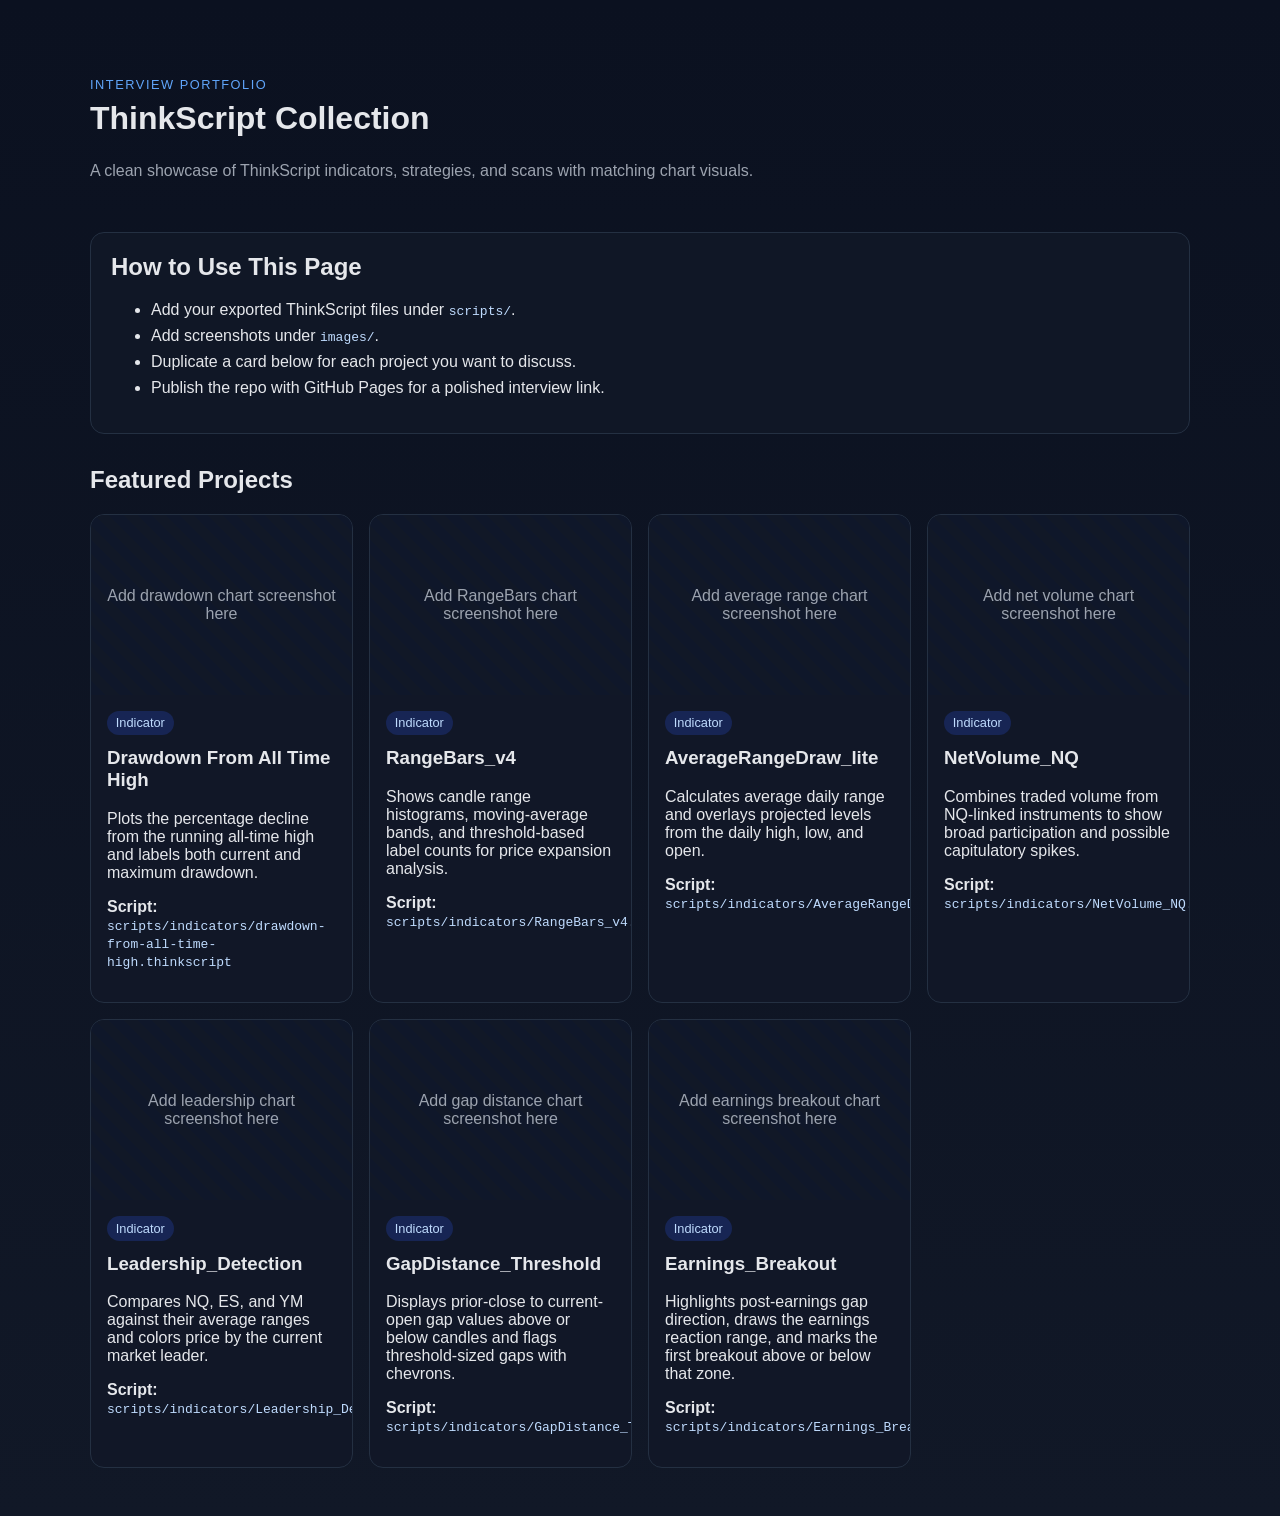
==== index.html @ a381e0d4 "modified:   README.md 	new file:   index.html 	new file:   scripts/indicators/.gitkeep 	new file:   " ====
<!DOCTYPE html>
<html lang="en">
<head>
  <meta charset="UTF-8" />
  <meta name="viewport" content="width=device-width, initial-scale=1.0" />
  <title>ThinkScript Portfolio</title>
  <link rel="stylesheet" href="styles.css" />
</head>
<body>
  <header class="hero">
    <div class="container">
      <p class="eyebrow">Interview Portfolio</p>
      <h1>ThinkScript Collection</h1>
      <p class="lead">
        A clean showcase of ThinkScript indicators, strategies, and scans with matching chart visuals.
      </p>
    </div>
  </header>

  <main class="container">
    <section class="panel">
      <h2>How to Use This Page</h2>
      <ul>
        <li>Add your exported ThinkScript files under <code>scripts/</code>.</li>
        <li>Add screenshots under <code>images/</code>.</li>
        <li>Duplicate a card below for each project you want to discuss.</li>
        <li>Publish the repo with GitHub Pages for a polished interview link.</li>
      </ul>
    </section>

    <section>
      <h2>Featured Projects</h2>
      <div class="grid">
        <article class="card">
          <div class="image-placeholder">Add drawdown chart screenshot here</div>
          <div class="card-body">
            <span class="tag">Indicator</span>
            <h3>Drawdown From All Time High</h3>
            <p>Plots the percentage decline from the running all-time high and labels both current and maximum drawdown.</p>
            <p><strong>Script:</strong> <code>scripts/indicators/drawdown-from-all-time-high.thinkscript</code></p>
          </div>
        </article>

        <article class="card">
          <div class="image-placeholder">Add RangeBars chart screenshot here</div>
          <div class="card-body">
            <span class="tag">Indicator</span>
            <h3>RangeBars_v4</h3>
            <p>Shows candle range histograms, moving-average bands, and threshold-based label counts for price expansion analysis.</p>
            <p><strong>Script:</strong> <code>scripts/indicators/RangeBars_v4.thinkscript</code></p>
          </div>
        </article>

        <article class="card">
          <div class="image-placeholder">Add average range chart screenshot here</div>
          <div class="card-body">
            <span class="tag">Indicator</span>
            <h3>AverageRangeDraw_lite</h3>
            <p>Calculates average daily range and overlays projected levels from the daily high, low, and open.</p>
            <p><strong>Script:</strong> <code>scripts/indicators/AverageRangeDraw_lite.thinkscript</code></p>
          </div>
        </article>

        <article class="card">
          <div class="image-placeholder">Add net volume chart screenshot here</div>
          <div class="card-body">
            <span class="tag">Indicator</span>
            <h3>NetVolume_NQ</h3>
            <p>Combines traded volume from NQ-linked instruments to show broad participation and possible capitulatory spikes.</p>
            <p><strong>Script:</strong> <code>scripts/indicators/NetVolume_NQ.thinkscript</code></p>
          </div>
        </article>

        <article class="card">
          <div class="image-placeholder">Add leadership chart screenshot here</div>
          <div class="card-body">
            <span class="tag">Indicator</span>
            <h3>Leadership_Detection</h3>
            <p>Compares NQ, ES, and YM against their average ranges and colors price by the current market leader.</p>
            <p><strong>Script:</strong> <code>scripts/indicators/Leadership_Detection.thinkscript</code></p>
          </div>
        </article>

        <article class="card">
          <div class="image-placeholder">Add gap distance chart screenshot here</div>
          <div class="card-body">
            <span class="tag">Indicator</span>
            <h3>GapDistance_Threshold</h3>
            <p>Displays prior-close to current-open gap values above or below candles and flags threshold-sized gaps with chevrons.</p>
            <p><strong>Script:</strong> <code>scripts/indicators/GapDistance_Threshold.thinkscript</code></p>
          </div>
        </article>

        <article class="card">
          <div class="image-placeholder">Add earnings breakout chart screenshot here</div>
          <div class="card-body">
            <span class="tag">Indicator</span>
            <h3>Earnings_Breakout</h3>
            <p>Highlights post-earnings gap direction, draws the earnings reaction range, and marks the first breakout above or below that zone.</p>
            <p><strong>Script:</strong> <code>scripts/indicators/Earnings_Breakout.thinkscript</code></p>
          </div>
        </article>
      </div>
    </section>
  </main>
</body>
</html>
---- styles.css ----
:root {
  --bg: #0b1120;
  --panel: #111827;
  --panel-border: #243042;
  --text: #e5e7eb;
  --muted: #9ca3af;
  --accent: #60a5fa;
  --tag-bg: #172554;
}

* {
  box-sizing: border-box;
}

body {
  margin: 0;
  font-family: Arial, Helvetica, sans-serif;
  background: linear-gradient(180deg, #0b1120 0%, #111827 100%);
  color: var(--text);
}

.container {
  width: min(1100px, calc(100% - 2rem));
  margin: 0 auto;
}

.hero {
  padding: 4rem 0 2rem;
}

.eyebrow {
  text-transform: uppercase;
  letter-spacing: 0.12em;
  color: var(--accent);
  font-size: 0.8rem;
  margin-bottom: 0.5rem;
}

h1,
h2,
h3 {
  margin-top: 0;
}

.lead {
  color: var(--muted);
  max-width: 700px;
  line-height: 1.6;
}

.panel {
  background: rgba(17, 24, 39, 0.9);
  border: 1px solid var(--panel-border);
  border-radius: 14px;
  padding: 1.25rem;
  margin-bottom: 2rem;
}

.grid {
  display: grid;
  grid-template-columns: repeat(auto-fit, minmax(260px, 1fr));
  gap: 1rem;
  margin-bottom: 3rem;
}

.card {
  background: rgba(17, 24, 39, 0.95);
  border: 1px solid var(--panel-border);
  border-radius: 14px;
  overflow: hidden;
}

.image-placeholder {
  min-height: 180px;
  display: grid;
  place-items: center;
  padding: 1rem;
  text-align: center;
  color: var(--muted);
  background: repeating-linear-gradient(
    45deg,
    #0f172a,
    #0f172a 10px,
    #111827 10px,
    #111827 20px
  );
}

.card-body {
  padding: 1rem;
}

.tag {
  display: inline-block;
  padding: 0.3rem 0.55rem;
  border-radius: 999px;
  background: var(--tag-bg);
  color: #bfdbfe;
  font-size: 0.8rem;
  margin-bottom: 0.75rem;
}

code {
  color: #bfdbfe;
}

li {
  margin-bottom: 0.5rem;
}
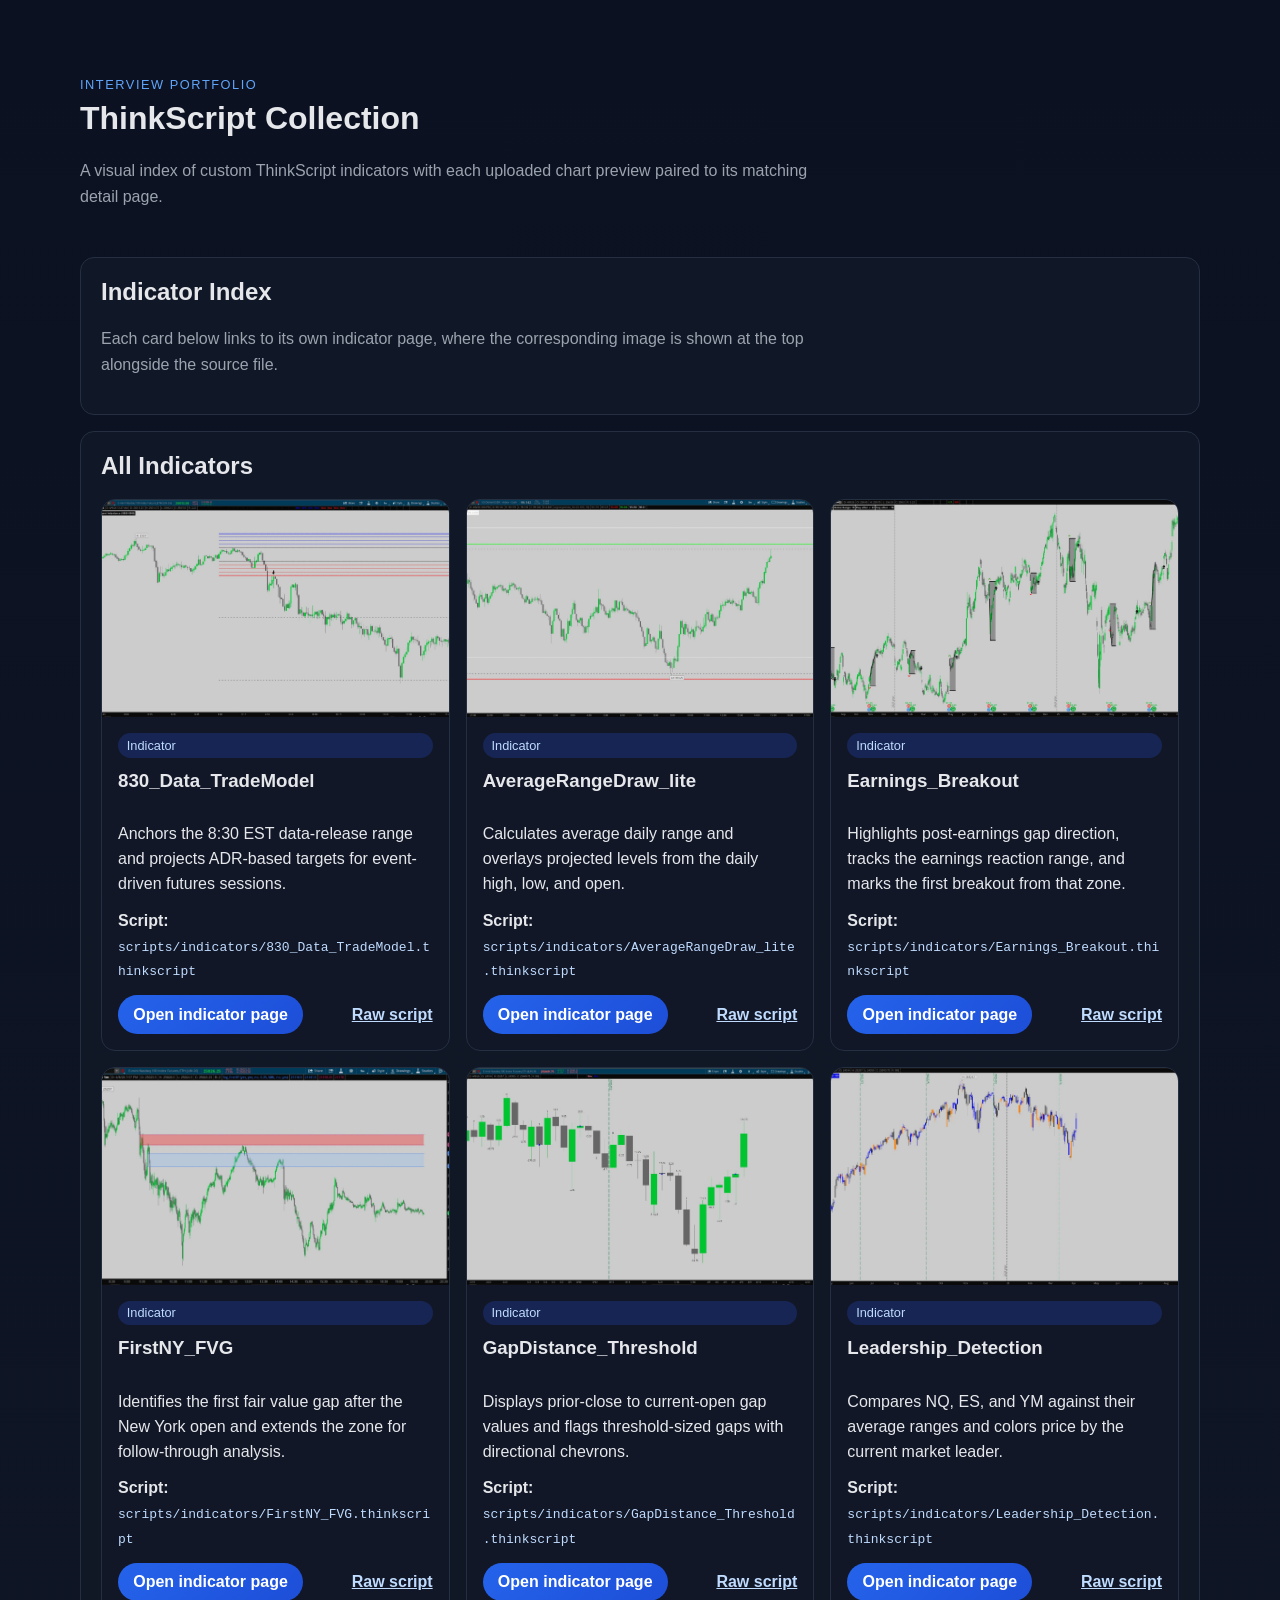
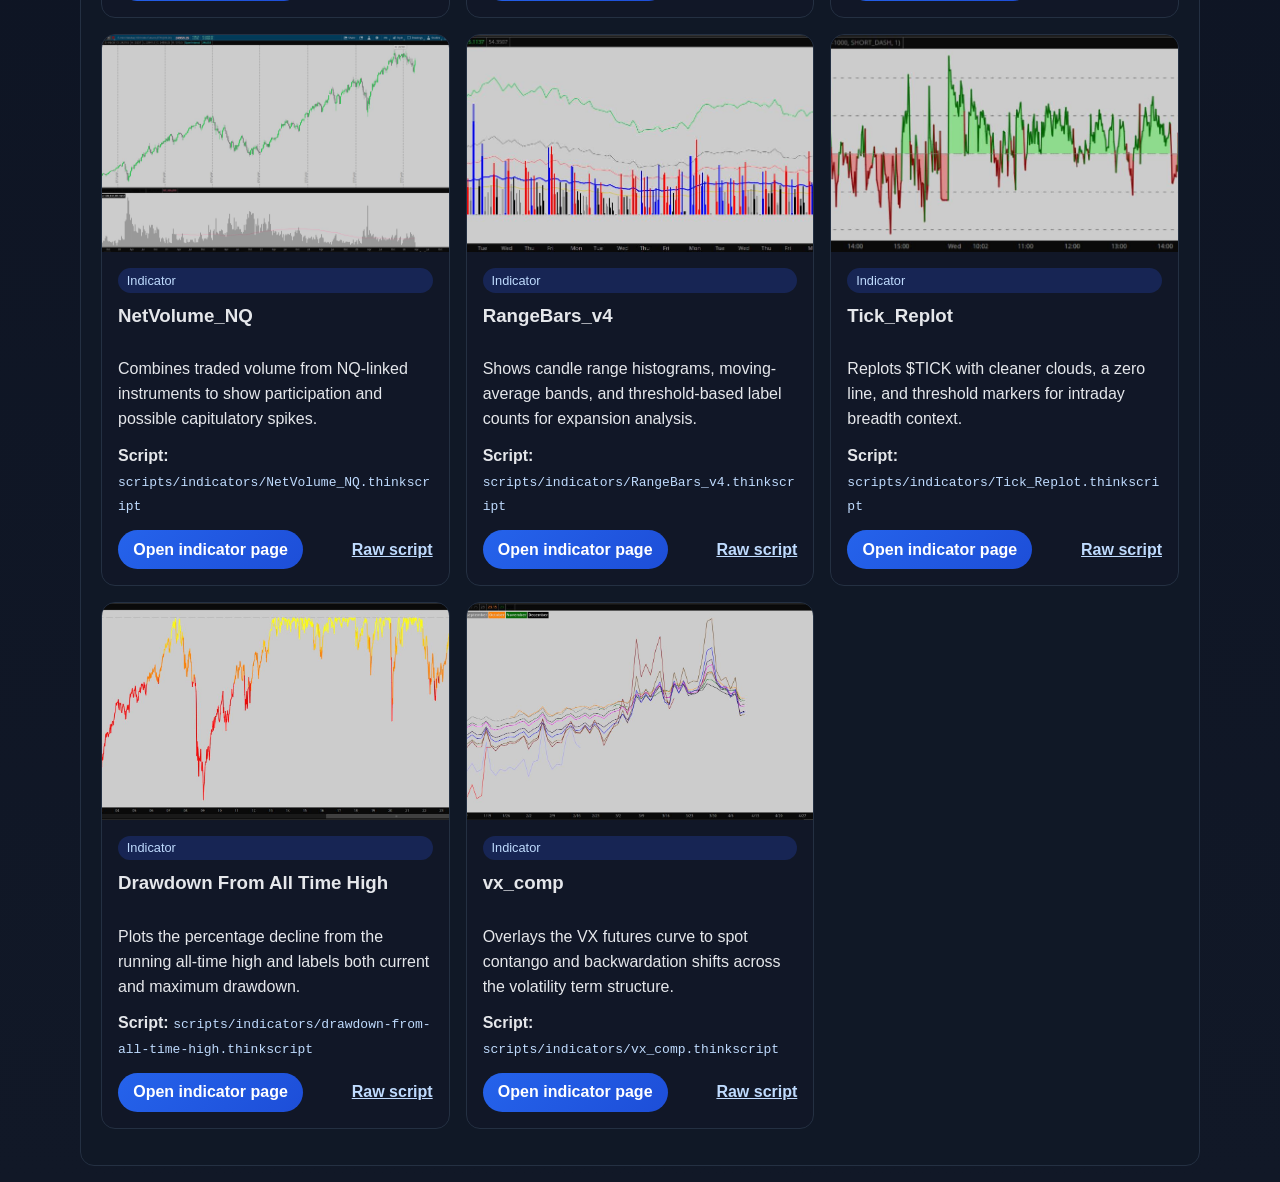
==== commit 67b137f1: "modified:   README.md 	modified:   index.html 	new file:   indicator.html 	new file:   scripts/site." ====
--- a/index.html
+++ b/index.html
@@ -12,96 +12,25 @@
       <p class="eyebrow">Interview Portfolio</p>
       <h1>ThinkScript Collection</h1>
       <p class="lead">
-        A clean showcase of ThinkScript indicators, strategies, and scans with matching chart visuals.
+        A visual index of custom ThinkScript indicators with each uploaded chart preview paired to its matching detail page.
       </p>
     </div>
   </header>
 
   <main class="container">
     <section class="panel">
-      <h2>How to Use This Page</h2>
-      <ul>
-        <li>Add your exported ThinkScript files under <code>scripts/</code>.</li>
-        <li>Add screenshots under <code>images/</code>.</li>
-        <li>Duplicate a card below for each project you want to discuss.</li>
-        <li>Publish the repo with GitHub Pages for a polished interview link.</li>
-      </ul>
+      <h2>Indicator Index</h2>
+      <p class="section-copy">
+        Each card below links to its own indicator page, where the corresponding image is shown at the top alongside the source file.
+      </p>
     </section>
 
-    <section>
-      <h2>Featured Projects</h2>
-      <div class="grid">
-        <article class="card">
-          <div class="image-placeholder">Add drawdown chart screenshot here</div>
-          <div class="card-body">
-            <span class="tag">Indicator</span>
-            <h3>Drawdown From All Time High</h3>
-            <p>Plots the percentage decline from the running all-time high and labels both current and maximum drawdown.</p>
-            <p><strong>Script:</strong> <code>scripts/indicators/drawdown-from-all-time-high.thinkscript</code></p>
-          </div>
-        </article>
-
-        <article class="card">
-          <div class="image-placeholder">Add RangeBars chart screenshot here</div>
-          <div class="card-body">
-            <span class="tag">Indicator</span>
-            <h3>RangeBars_v4</h3>
-            <p>Shows candle range histograms, moving-average bands, and threshold-based label counts for price expansion analysis.</p>
-            <p><strong>Script:</strong> <code>scripts/indicators/RangeBars_v4.thinkscript</code></p>
-          </div>
-        </article>
-
-        <article class="card">
-          <div class="image-placeholder">Add average range chart screenshot here</div>
-          <div class="card-body">
-            <span class="tag">Indicator</span>
-            <h3>AverageRangeDraw_lite</h3>
-            <p>Calculates average daily range and overlays projected levels from the daily high, low, and open.</p>
-            <p><strong>Script:</strong> <code>scripts/indicators/AverageRangeDraw_lite.thinkscript</code></p>
-          </div>
-        </article>
-
-        <article class="card">
-          <div class="image-placeholder">Add net volume chart screenshot here</div>
-          <div class="card-body">
-            <span class="tag">Indicator</span>
-            <h3>NetVolume_NQ</h3>
-            <p>Combines traded volume from NQ-linked instruments to show broad participation and possible capitulatory spikes.</p>
-            <p><strong>Script:</strong> <code>scripts/indicators/NetVolume_NQ.thinkscript</code></p>
-          </div>
-        </article>
-
-        <article class="card">
-          <div class="image-placeholder">Add leadership chart screenshot here</div>
-          <div class="card-body">
-            <span class="tag">Indicator</span>
-            <h3>Leadership_Detection</h3>
-            <p>Compares NQ, ES, and YM against their average ranges and colors price by the current market leader.</p>
-            <p><strong>Script:</strong> <code>scripts/indicators/Leadership_Detection.thinkscript</code></p>
-          </div>
-        </article>
-
-        <article class="card">
-          <div class="image-placeholder">Add gap distance chart screenshot here</div>
-          <div class="card-body">
-            <span class="tag">Indicator</span>
-            <h3>GapDistance_Threshold</h3>
-            <p>Displays prior-close to current-open gap values above or below candles and flags threshold-sized gaps with chevrons.</p>
-            <p><strong>Script:</strong> <code>scripts/indicators/GapDistance_Threshold.thinkscript</code></p>
-          </div>
-        </article>
-
-        <article class="card">
-          <div class="image-placeholder">Add earnings breakout chart screenshot here</div>
-          <div class="card-body">
-            <span class="tag">Indicator</span>
-            <h3>Earnings_Breakout</h3>
-            <p>Highlights post-earnings gap direction, draws the earnings reaction range, and marks the first breakout above or below that zone.</p>
-            <p><strong>Script:</strong> <code>scripts/indicators/Earnings_Breakout.thinkscript</code></p>
-          </div>
-        </article>
-      </div>
+    <section class="panel">
+      <h2>All Indicators</h2>
+      <div id="indicator-grid" class="grid"></div>
     </section>
   </main>
+
+  <script src="scripts/site.js"></script>
 </body>
 </html>
--- a/styles.css
+++ b/styles.css
@@ -1,10 +1,12 @@
 :root {
   --bg: #0b1120;
+  --bg-soft: #0f172a;
   --panel: #111827;
   --panel-border: #243042;
   --text: #e5e7eb;
   --muted: #9ca3af;
   --accent: #60a5fa;
+  --accent-strong: #bfdbfe;
   --tag-bg: #172554;
 }
 
@@ -19,13 +21,21 @@
   color: var(--text);
 }
 
+img {
+  max-width: 100%;
+}
+
 .container {
-  width: min(1100px, calc(100% - 2rem));
+  width: min(1120px, calc(100% - 2rem));
   margin: 0 auto;
 }
 
 .hero {
   padding: 4rem 0 2rem;
+}
+
+.hero-compact {
+  padding-top: 2rem;
 }
 
 .eyebrow {
@@ -42,25 +52,26 @@
   margin-top: 0;
 }
 
-.lead {
+.lead,
+.section-copy {
   color: var(--muted);
-  max-width: 700px;
+  max-width: 760px;
   line-height: 1.6;
 }
 
 .panel {
-  background: rgba(17, 24, 39, 0.9);
+  background: rgba(17, 24, 39, 0.92);
   border: 1px solid var(--panel-border);
   border-radius: 14px;
   padding: 1.25rem;
-  margin-bottom: 2rem;
+  margin-bottom: 1rem;
 }
 
 .grid {
   display: grid;
-  grid-template-columns: repeat(auto-fit, minmax(260px, 1fr));
+  grid-template-columns: repeat(auto-fit, minmax(280px, 1fr));
   gap: 1rem;
-  margin-bottom: 3rem;
+  margin-bottom: 1rem;
 }
 
 .card {
@@ -68,26 +79,42 @@
   border: 1px solid var(--panel-border);
   border-radius: 14px;
   overflow: hidden;
-}
-
-.image-placeholder {
-  min-height: 180px;
-  display: grid;
-  place-items: center;
-  padding: 1rem;
-  text-align: center;
-  color: var(--muted);
-  background: repeating-linear-gradient(
-    45deg,
-    #0f172a,
-    #0f172a 10px,
-    #111827 10px,
-    #111827 20px
-  );
+  display: flex;
+  flex-direction: column;
+}
+
+.card-image {
+  width: 100%;
+  aspect-ratio: 16 / 10;
+  object-fit: cover;
+  display: block;
+  background: var(--bg-soft);
 }
 
 .card-body {
   padding: 1rem;
+  display: flex;
+  flex-direction: column;
+  gap: 0.75rem;
+  flex: 1;
+}
+
+.card-body p {
+  margin: 0;
+  line-height: 1.55;
+}
+
+.card-actions,
+.detail-actions {
+  display: flex;
+  align-items: center;
+  justify-content: space-between;
+  gap: 0.75rem;
+  flex-wrap: wrap;
+}
+
+.card-actions {
+  margin-top: auto;
 }
 
 .tag {
@@ -97,13 +124,91 @@
   background: var(--tag-bg);
   color: #bfdbfe;
   font-size: 0.8rem;
-  margin-bottom: 0.75rem;
+}
+
+.button-link {
+  display: inline-flex;
+  align-items: center;
+  justify-content: center;
+  padding: 0.65rem 0.95rem;
+  border-radius: 999px;
+  background: linear-gradient(135deg, #2563eb, #1d4ed8);
+  color: white;
+  font-weight: 600;
+  text-decoration: none;
+}
+
+.button-link:hover {
+  text-decoration: none;
+  filter: brightness(1.08);
+}
+
+.text-link,
+.back-link {
+  color: var(--accent-strong);
+  font-weight: 600;
+}
+
+.back-link {
+  display: inline-block;
+  margin-bottom: 1rem;
+}
+
+.detail-layout {
+  margin-bottom: 3rem;
+}
+
+.detail-gallery {
+  display: grid;
+  gap: 1rem;
+}
+
+.detail-figure {
+  margin: 0;
+}
+
+.detail-figure img {
+  width: 100%;
+  display: block;
+  border-radius: 12px;
+  border: 1px solid var(--panel-border);
+  background: var(--bg-soft);
+}
+
+.detail-figure figcaption {
+  margin-top: 0.5rem;
+  color: var(--muted);
+  font-size: 0.95rem;
+}
+
+.script-frame {
+  width: 100%;
+  min-height: 720px;
+  border: 1px solid var(--panel-border);
+  border-radius: 12px;
+  background: var(--bg-soft);
 }
 
 code {
   color: #bfdbfe;
+  word-break: break-word;
+}
+
+.empty-state {
+  color: var(--muted);
+  margin: 0;
 }
 
 li {
   margin-bottom: 0.5rem;
 }
+
+@media (max-width: 640px) {
+  .hero {
+    padding-top: 3rem;
+  }
+
+  .button-link {
+    width: 100%;
+  }
+}
